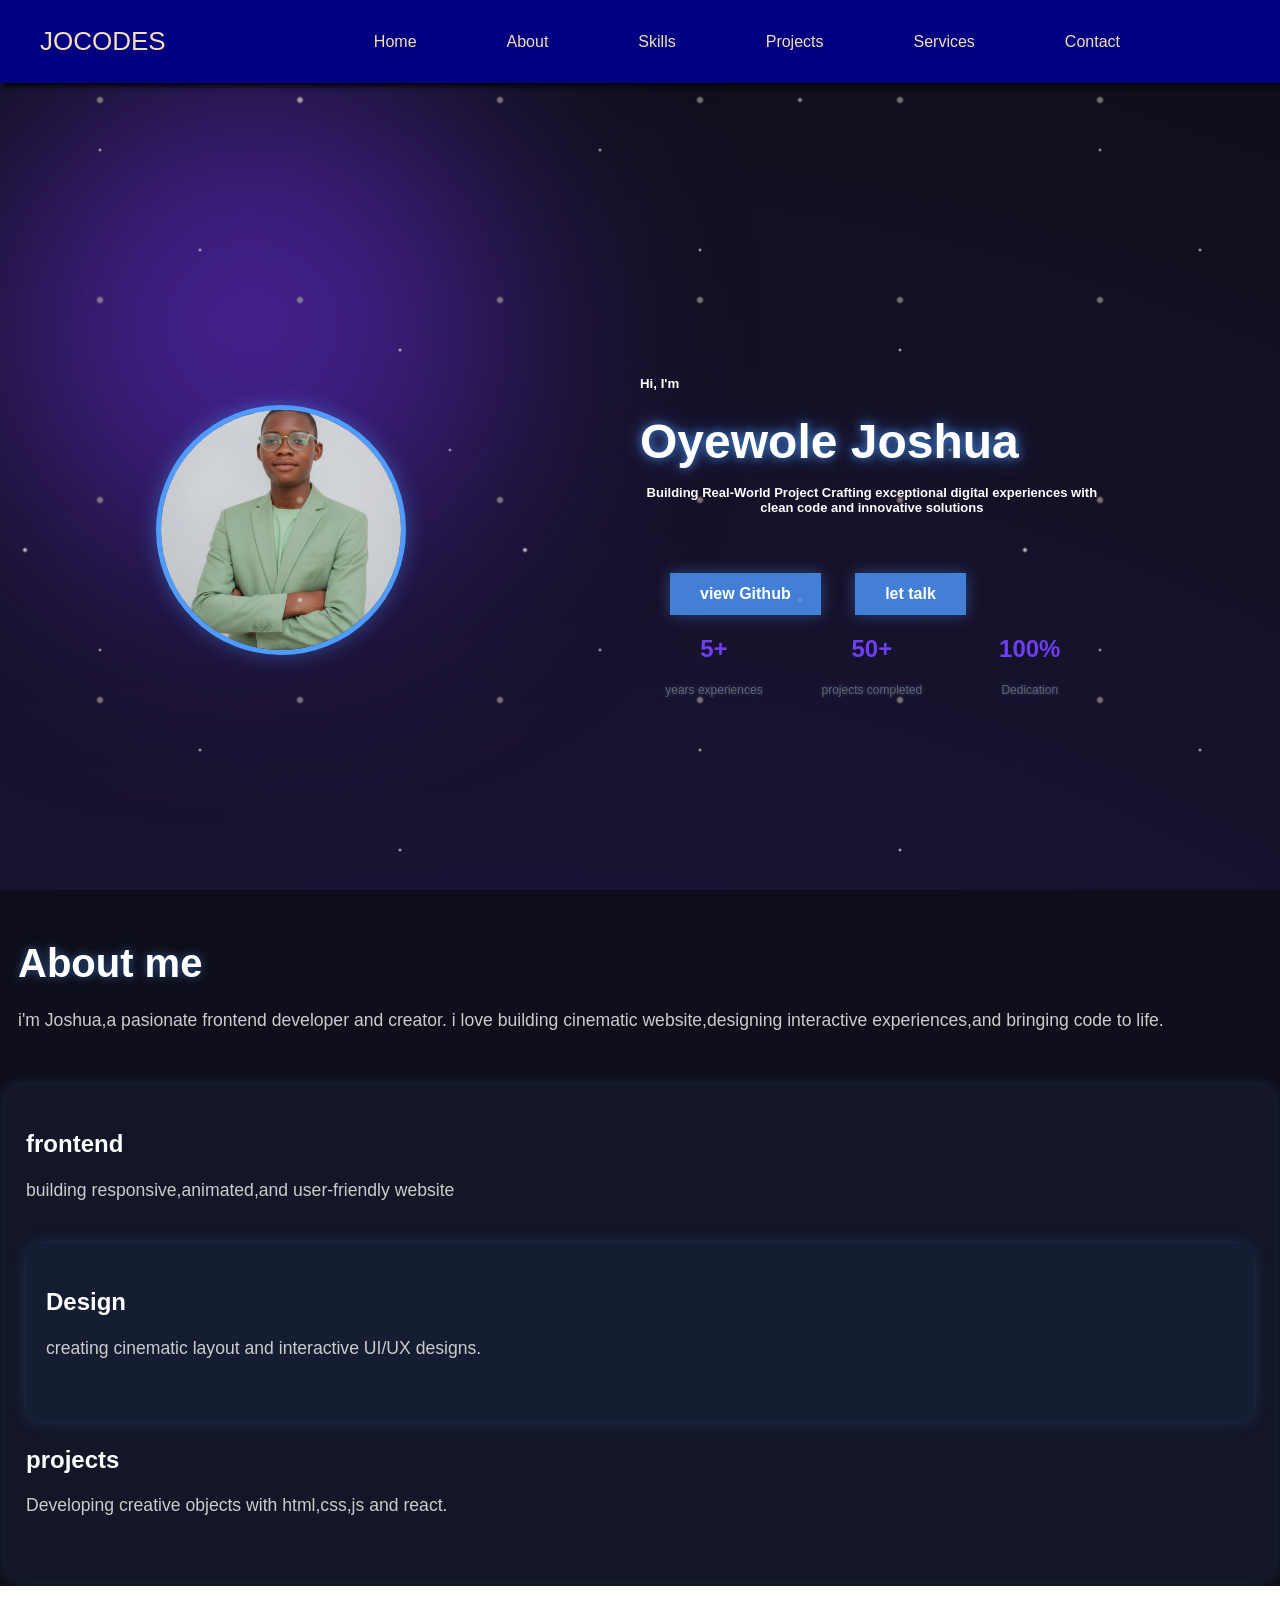
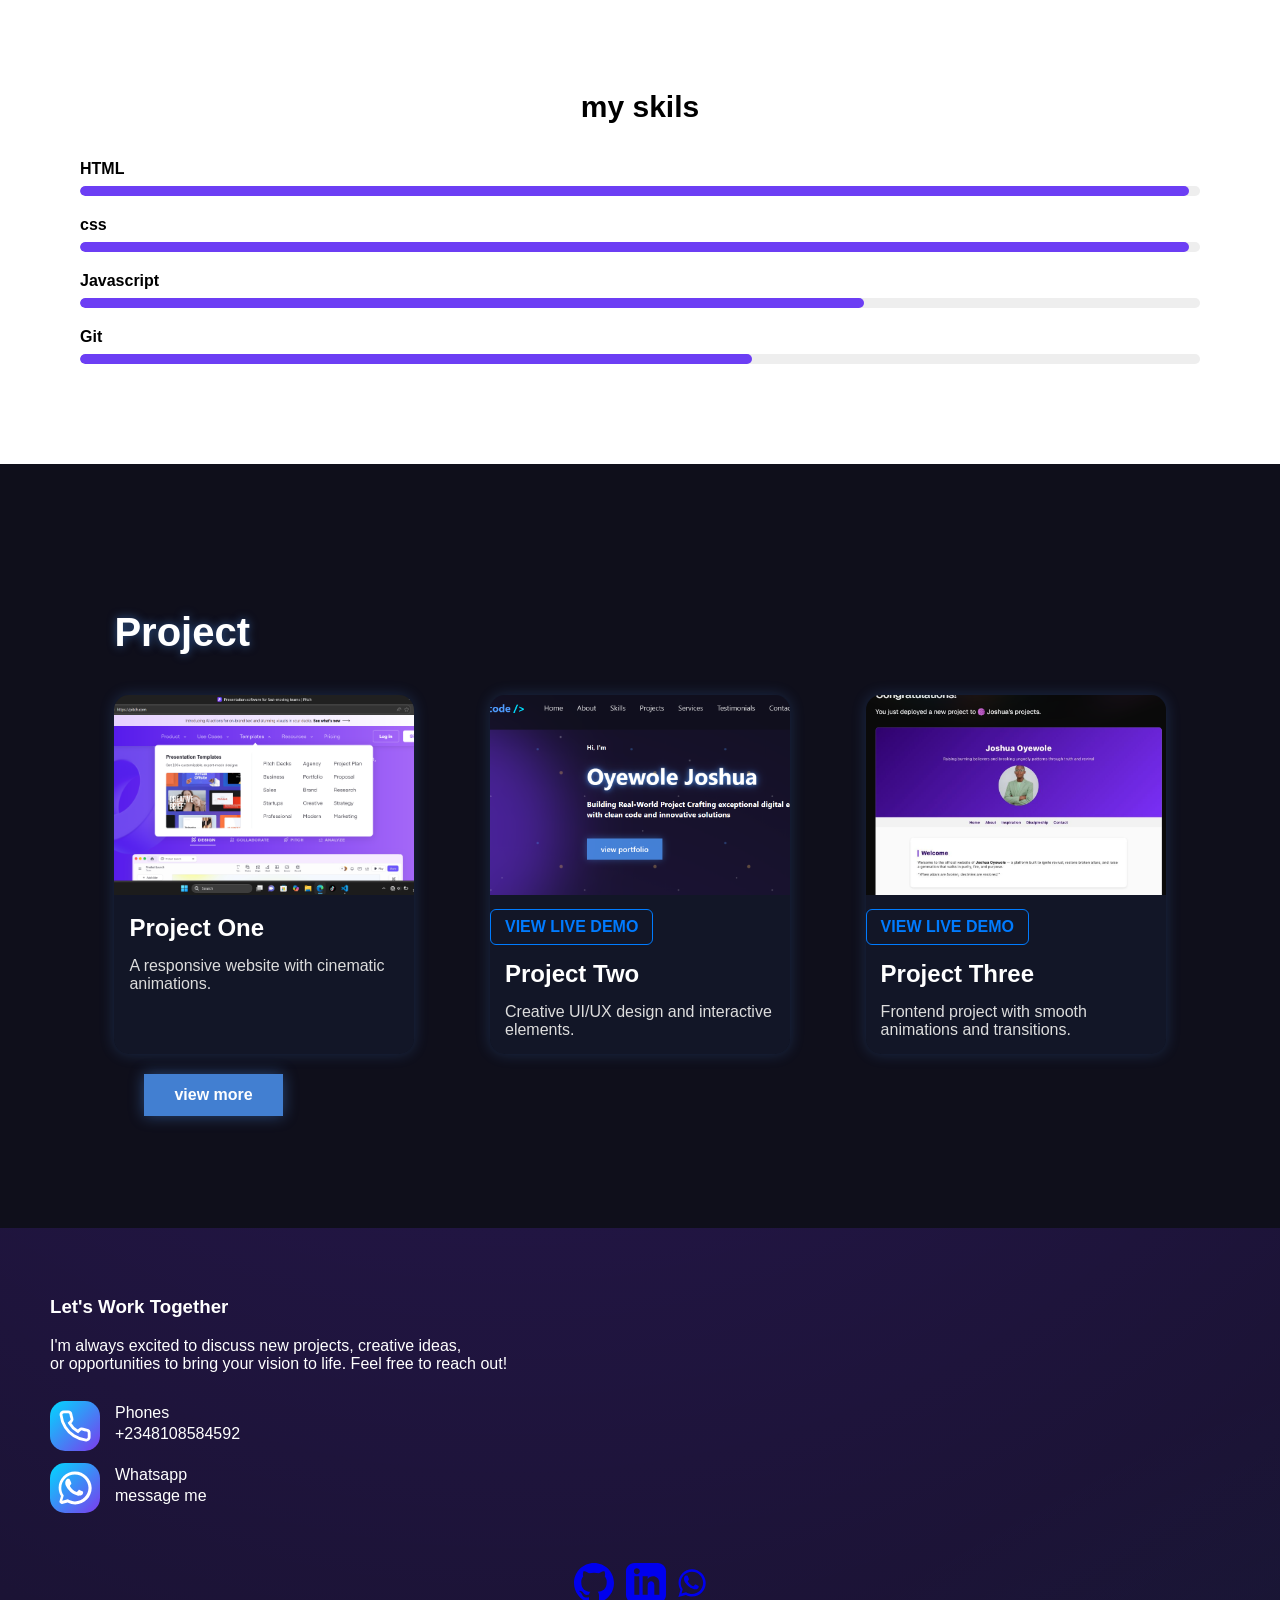
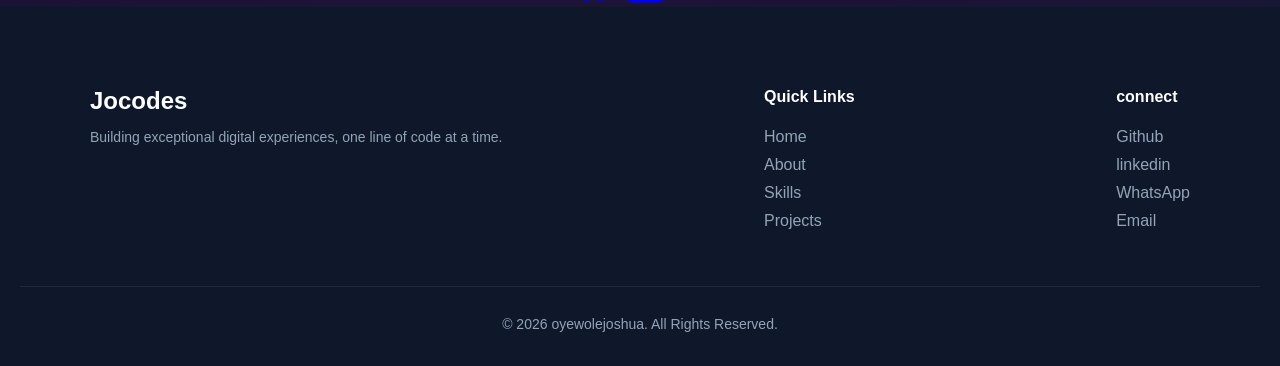
==== index.html @ cc00f41c "updated picture" ====
<!DOCTYPE html>
<html lang="en">

<head>
	<meta charset="UTF-8">
	<meta name="viewport" content="width=device-width, initial-scale=1.0">
	<title>Joshua Oyewole|web developer</title>
	<link rel="stylesheet" href="style.css">
</head>

<body>
	<header>
		<div class="stars"></div>

			<nav>
				<ul class="sidebar">
					<li><button onclick="hideSidebar()">x</button></li>
				  <li><a href="#home" onclick="hideSidebar()">Home</a></li>
					<li><a href="#about" onclick="hideSidebar()">About</a></li>
					<li><a href="#skills" onclick="hideSidebar()">Skills</a></li>
					<li><a href="#project" onclick="hideSidebar()">Projects</a></li>
					<li><a href="#services" onclick="hideSidebar()">Services</a></li>
					<li><a href="#Contact" onclick="hideSidebar()">Contact</a></li>
				</ul>
				<ul>
					<li ><a href="#home">JOCODES</a></li>
					<li class="hideOnMobile"><a href="#home">Home</a></li>
					<li class="hideOnMobile"><a href="#about">About</a></li>
					<li class="hideOnMobile"><a href="#skills">Skills</a></li>
					<li class="hideOnMobile"><a href="#project">Projects</a></li>
					<li class="hideOnMobile"><a href="#services">Services</a></li>
					<li class="hideOnMobile"><a href="#Contact">Contact</a></li>
					
					<li onclick="showSidebar()"><a href="#"><svg xmlns="http://www.w3.org/2000/svg" fill="none"
								viewBox="0 0 24 24" stroke-width="1.5" stroke="currentColor" class="size-6 harm">
								<path stroke-linecap="round" stroke-linejoin="round"
									d="M3.75 6.75h16.5M3.75 12h16.5m-16.5 5.25h16.5" />
							</svg></a></li>
						
				</ul>
			</nav>
		
	</header>
	<section id="home">
		<div class="home-content">
			<div class="image">
				<img src="victor0.png" alt="" id="floating-photo">
			</div>
			<div class="text">
				<h5>Hi, I'm</h5>

					<Span>
						<h1>Oyewole Joshua</h1>
					</Span>
					<h4>Building Real-World Project
						Crafting exceptional digital experiences with clean code and innovative solutions</h4>
					<a href="https://github.com/oyewolevictor870-hash/" class="hero-btn">view Github

					</a>
					<a href="contact.html" class="hero-btn">let talk</a>
					<div class="stat">
						<div class="stat-box">
							<h2>5+</h2>
							<p>years experiences</p>
						</div>
						<div class="stat-box">
							<h2>50+</h2>
							<p>projects completed</p>
						</div>
						<div class="stat-box">
							<h2>100%</h2>
							<p>Dedication</p>
						</div>
					</div>
			</div>
			<div class="particles">

			</div>
		</div>

	</section>
	<section id="about">
		<div class="container">
			<h2> About me</h2>
			<p> i'm Joshua,a pasionate frontend developer and creator.
				i love building cinematic website,designing interactive experiences,and bringing code to life.
			</p>
		</div>
		<div class="cards">
			<div class="card">
				<h3>frontend</h3>
				<p>building responsive,animated,and user-friendly website</p>

				<div class="card">
					<h3>Design</h3>
					<p>creating cinematic layout and interactive UI/UX designs.</p>
				</div>
				<div class="class">
					<h3>projects</h3>
					<p>Developing creative objects with html,css,js and react.
					</p>
				</div>
			</div>
		</div>
	</section>
	<section id="skills">
		<div class="skills-container">
			<h2>my skils</h2>
			<div class="skills">
				<p>HTML</p>
				<div class="progress">
					<div class="progress-bar html"></div>

				</div>
			</div>
		</div>
		<div class="skills">
			<p>css</p>
			<div class="progress">
				<div class="progress-bar css"></div>
			</div>
		</div>
		<div class="skills">
			<p>Javascript</p>
			<div class="progress">
				<div class="progress-bar js"></div>
			</div>
		</div>
		<div class="skills">
			<p>Git</p>
			<div class="progress">
				<div class="progress-bar git"></div>
			</div>
		</div>
	</section>
	<section id="project">
		<div class="container">
			<h2>Project</h2>
			<div class="projects">
				<div class="project-card">
					<img src="project1.png" alt="Project 1">
					<h3>Project One</h3>
					<p>A responsive website with cinematic animations.</p>
				</div>
				<div class="project-card">
					<img src="project2.png" alt="Project 2">
			       <a href="https://jocodes-five.vercel.app/" target="_blank">VIEW LIVE DEMO</a>
					<h3>Project Two</h3>
					<p>Creative UI/UX design and interactive elements.</p>
				</div>
				 <div class="project-card">
					<img src="jay.png" alt="coming soon">
					<a href="https://https://inspiration-cyan.vercel.app/" target="_blank">VIEW LIVE DEMO</a>
			   
					<h3>Project Three</h3>
					<p>Frontend project with smooth animations and transitions.</p>
				</div> 
			</div>
			<div class="project-card1">
				<a href="gallery.html" class="area-btn">view more</a>
			</div>
		</div>
	</section>
	<section id="Contact">
		<div class="contact">
			<div class="contact-info">
				<h3>Let's Work Together</h3>
				<p>I'm always excited to discuss new projects, creative ideas,<br> or opportunities to bring your vision
					to
					life. Feel free to reach out!</p>
			</div>
			<div class="contact-method">
				<svg viewBox="0 0 24 24" fill="none" stroke="currentColor" stroke-width="2" class="contact-img">
					<path
						d="M22 16.92v3a2 2 0 0 1-2.18 2 19.79 19.79 0 0 1-8.63-3.07 19.5 19.5 0 0 1-6-6 19.79 19.79 0 0 1-3.07-8.67A2 2 0 0 1 4.11 2h3a2 2 0 0 1 2 1.72 12.84 12.84 0 0 0 .7 2.81 2 2 0 0 1-.45 2.11L8.09 9.91a16 16 0 0 0 6 6l1.27-1.27a2 2 0 0 1 2.11-.45 12.84 12.84 0 0 0 2.81.7A2 2 0 0 1 22 16.92z">
					</path>
				</svg>
				<div class="contact-method1">
					<p class="contact-me">Phones</p>
					<a href="tel:+2348108584592" class="contact-tel">+2348108584592</a>
				</div>
			</div>
			
			<div class="contact-method">
				<svg viewBox="0 0 32 32" width="50" height="28" fill="currentColor" class="contact-img">
					<path
						d="M16 .4C7.5.4.6 7.3.6 15.8c0 2.8.8 5.5 2.2 7.8L.4 32l8.7-2.3c2.2 1.2 4.7 1.8 7.2 1.8 8.5 0 15.4-6.9 15.4-15.4S24.5.4 16 .4zm0 28.2c-2.2 0-4.4-.6-6.3-1.7l-.5-.3-5.2 1.4 1.4-5-.3-.5c-1.3-2-2-4.2-2-6.6 0-7 5.7-12.7 12.7-12.7S28.7 8.8 28.7 15.8 23 28.6 16 28.6zm7-9.5c-.4-.2-2.3-1.1-2.7-1.3-.4-.1-.7-.2-1 .2-.3.4-1.1 1.3-1.3 1.5-.2.2-.5.3-.9.1-.4-.2-1.8-.7-3.4-2.2-1.3-1.2-2.2-2.7-2.4-3.1-.2-.4 0-.6.2-.8.2-.2.4-.5.6-.7.2-.2.3-.4.4-.6.1-.2 0-.5 0-.7 0-.2-1-2.5-1.4-3.4-.4-.9-.7-.8-1-.8h-.9c-.3 0-.7.1-1 .5-.3.4-1.4 1.4-1.4 3.5s1.5 4.1 1.7 4.4c.2.3 3 4.6 7.3 6.4 1 .4 1.8.7 2.4.9 1 .3 1.9.2 2.6.1.8-.1 2.3-.9 2.6-1.8.3-.9.3-1.6.2-1.8-.1-.2-.4-.3-.8-.5z" />
				</svg>
				<div class="contact-method1">
					<p class="contact-me">Whatsapp</p>
					<a href="https://wa.me/2348108584592" class="contact-tel">message me</a>
				</div>
			</div>
			</div>
			<div class="social-links">
				<a href="https://github.com/oyewolevictor870-hash/" target="_blank">
					<svg viewBox="0 0 24 24" fill="currentColor" class="social-link">
						<path
							d="M12 0c-6.626 0-12 5.373-12 12 0 5.302 3.438 9.8 8.207 11.387.599.111.793-.261.793-.577v-2.234c-3.338.726-4.033-1.416-4.033-1.416-.546-1.387-1.333-1.756-1.333-1.756-1.089-.745.083-.729.083-.729 1.205.084 1.839 1.237 1.839 1.237 1.07 1.834 2.807 1.304 3.492.997.107-.775.418-1.305.762-1.604-2.665-.305-5.467-1.334-5.467-5.931 0-1.311.469-2.381 1.236-3.221-.124-.303-.535-1.524.117-3.176 0 0 1.008-.322 3.301 1.23.957-.266 1.983-.399 3.003-.404 1.02.005 2.047.138 3.006.404 2.291-1.552 3.297-1.23 3.297-1.23.653 1.653.242 2.874.118 3.176.77.84 1.235 1.911 1.235 3.221 0 4.609-2.807 5.624-5.479 5.921.43.372.823 1.102.823 2.222v3.293c0 .319.192.694.801.576 4.765-1.589 8.199-6.086 8.199-11.386 0-6.627-5.373-12-12-12z">
						</path>
					</svg>
				</a>
				<a href="https://linkedin.com" target="_blank">
					<svg viewBox="0 0 24 24" fill="currentColor" class="social-link">
						<path
							d="M19 0h-14c-2.761 0-5 2.239-5 5v14c0 2.761 2.239 5 5 5h14c2.762 0 5-2.239 5-5v-14c0-2.761-2.238-5-5-5zm-11 19h-3v-11h3v11zm-1.5-12.268c-.966 0-1.75-.79-1.75-1.764s.784-1.764 1.75-1.764 1.75.79 1.75 1.764-.783 1.764-1.75 1.764zm13.5 12.268h-3v-5.604c0-3.368-4-3.113-4 0v5.604h-3v-11h3v1.765c1.396-2.586 7-2.777 7 2.476v6.759z">
						</path>
					</svg>
				</a>
				<a href="https://wa.me/2348108584592" target="_blank">
					<svg xmlns="http://www.w3.org/2000/svg" viewBox="0 0 32 32" width="28" height="28"
						fill="currentColor">
						<path
							d="M16 .4C7.5.4.6 7.3.6 15.8c0 2.8.8 5.5 2.2 7.8L.4 32l8.7-2.3c2.2 1.2 4.7 1.8 7.2 1.8 8.5 0 15.4-6.9 15.4-15.4S24.5.4 16 .4zm0 28.2c-2.2 0-4.4-.6-6.3-1.7l-.5-.3-5.2 1.4 1.4-5-.3-.5c-1.3-2-2-4.2-2-6.6 0-7 5.7-12.7 12.7-12.7S28.7 8.8 28.7 15.8 23 28.6 16 28.6zm7-9.5c-.4-.2-2.3-1.1-2.7-1.3-.4-.1-.7-.2-1 .2-.3.4-1.1 1.3-1.3 1.5-.2.2-.5.3-.9.1-.4-.2-1.8-.7-3.4-2.2-1.3-1.2-2.2-2.7-2.4-3.1-.2-.4 0-.6.2-.8.2-.2.4-.5.6-.7.2-.2.3-.4.4-.6.1-.2 0-.5 0-.7 0-.2-1-2.5-1.4-3.4-.4-.9-.7-.8-1-.8h-.9c-.3 0-.7.1-1 .5-.3.4-1.4 1.4-1.4 3.5s1.5 4.1 1.7 4.4c.2.3 3 4.6 7.3 6.4 1 .4 1.8.7 2.4.9 1 .3 1.9.2 2.6.1.8-.1 2.3-.9 2.6-1.8.3-.9.3-1.6.2-1.8-.1-.2-.4-.3-.8-.5z" />
					</svg>
				</a>
			</div>
		</div>
		</div>
	</section>
	<footer>
		<footer class="footer">
			<div class="footer-container">
				<div class="footer-brand">
					<h2>Jocodes</h2>
					<p>Building exceptional digital experiences, one line of code at a time.</p>

				</div>

				<div class="footer-links">
					<h4>Quick Links</h4>
					<ul>
						<li><a href="#home">Home</a></li>
						<li><a href="#about">About</a></li>
						<li><a href="#skills">Skills</a></li>
						<li><a href="#project">Projects</a></li>
					</ul>
				</div>
				<div class="footer-links">
					<h4>connect</h4>
					<ul>
						<li><a href="https://oyewolejoshua12.github.io/Joshua/Register">Github</a></li>
						<li><a href="https://linkedin.com">linkedin</a></li>
						<li><a href="https://wa.me/08108584592">WhatsApp</a></li>
						<li><a href="mailto:oyewolevictor870@gmail.com">Email</a></li>
					</ul>
				</div>
			</div>
			</div>
			<div class="footer-bottom">
				<p>© 2026 oyewolejoshua. All Rights Reserved.</p>
			</div>
		</footer>
		<script>
			function showSidebar() {
				const sidebar = document.querySelector(".sidebar")
				sidebar.style.display = "flex"
			}
			function hideSidebar() {
				const sidebar = document.querySelector(".sidebar")
				sidebar.style.display = "none"
			}
		</script>
</body>

</html>
---- style.css ----
*{
   /* margin: 5px;  */
  padding: 0;
  box-sizing: border-box; 
}

body {
  padding-top: 70px;
  margin: 0;
  font-family: 'Segoe UI', sans-serif;
  background: radial-gradient(circle at 20% 30%, rgba(120, 50, 255, 0.25), transparent 40%),

    radial-gradient(circle at 80% 70%, rgba(0, 200, 255, 0.2), transparent 40%),
    #0f0f1b;
  color: white;
  background-size: 200% 200%;
  animation: moveBg 15s ease-in-out infinite alternate;
}

@keyframes moveBg {
  0% {
    background-position: 0% 0%;
  }

  100% {
    background-position: 100% 100%;
  }
}

body::before,
body::after {
  content: "";
  position: fixed;
  width: 500px;
  height: 500px;
  border-radius: 50%;
  filter: blur(120px);
  z-index: -1;
  animation: floatPlanet 20s ease-in-out infinite alternate;
}

body::before {
  background: rgba(120, 50, 255, 0.5);
}

body::after {
  background: rgba(0, 200, 255, 0.4);
}

@keyframes floatPlanet {
  0% {
    transform: translate(0, 0);
  }

  100% {
    transform: translate(100px, 60px);
  }
}

.stars {
  position: fixed;
  width: 100%;
  height: 100%;
  top: 0;
  left: 0;
  pointer-events: none;
  z-index: 0;

  background-image:
    radial-gradient(3px 3px at 5% 10%, rgba(255, 255, 255, 0.9), transparent),
    radial-gradient(2px 2px at 20% 30%, rgba(255, 255, 255, 0.8), transparent),
    radial-gradient(2px 2px at 40% 50%, rgba(255, 255, 255, 0.85), transparent),
    radial-gradient(3px 3px at 60% 20%, rgba(255, 255, 255, 0.7), transparent),
    radial-gradient(2px 2px at 80% 70%, rgba(255, 255, 255, 0.9), transparent),
    radial-gradient(2px 2px at 90% 90%, rgba(255, 255, 255, 0.75), transparent);

  background-repeat: repeat;
  background-size: 500px 500px;
  /* bigger grid for moving stars */

  animation: twinkle 4s infinite alternate, moveStars 60s linear infinite;
}

/* Twinkle effect */
@keyframes twinkle {
  from {
    opacity: 0.4;
  }

  to {
    opacity: 1;
  }
}

/* Move stars slowly across the screen */
@keyframes moveStars {
  0% {
    background-position: 0 0;
  }

  100% {
    background-position: 1000px 1000px;
  }
}

@keyframes twinkle {
  from {
    opacity: 0.4;
  }

  to {
    opacity: 1;
  }
}

html,
body {
  overflow-x: hidden;
}




nav {
  width: auto;
  display: flex;
  flex-wrap: wrap;
  padding: 15px 10px;
  position: fixed;
  top: 0;
  width: 100%;
  /* left: 0;
  right: 0; */
  background: navy;
  box-shadow: 3px 3px 5px rgb(0, 0, 0.1);
  z-index: 999;
}

nav ul {
  width: 100%;
  list-style: none;
  display: flex;
  justify-content: flex-end;
  align-items: center;

}

nav a {
  height: 100%;
  padding: 0 30px;
  text-decoration: none;
  display: flex;
  align-items: center;
  color: wheat;
}

nav a:hover {
  background-color: #f0f0f0;
}

nav li {
  margin-right: 30px;
}

.sidebar {
  position: fixed;
  top: 0;
  right: 0;
  padding: 20px;
  height: 100vh;
  width: 250px;
  z-index: 999;
  background-color: darkblue;
  display: none;
  backdrop-filter: blur(10px);
  box-shadow: -10px 0 10px rgba(0, 0, 0, 0.1);
  flex-direction: column;
  align-items: flex-start;
  justify-content: flex-start;
}

.sidebar li {
  width: 100%;
  margin: 14px 0;
}

.sidebar li a:hover {
  text-decoration: underline;
}

.sidebar a {
  width: 100%;
}

.harm {
  width: 26px;
  height: 26px;
  display: none;
}

nav li:first-child {
  margin-right: auto;
  font-family: 'Franklin Gothic Medium', 'Arial Narrow', Arial, sans-serif;
  font-weight: 400;
  font-size: 26px;
}


#home {
  min-height: calc(100vh - 80px);
  padding: 80px 8% 0;
  display: flex;
 
}

h1{
  margin-top: 20px;

}
h1 h2 h3{
  margin: 0;
}
.home-content {
  display: flex;
  justify-content: space-between;
  align-items: center;
  justify-content: flex-start;
}

.image {
  flex: 1;
  display: flex;
  justify-content: flex-start;

}

.text {
  flex: 1;
  /* display: flex; */
  justify-content: flex-end;
}

#floating-photo {
  width: 250px;
  /* size of circle */
  height: 250px;
  /* make it square */
  border-radius: 50%;
  /* circular frame */
  object-fit: cover;
  /* fills circle without distortion */
  border: 5px solid #4f9cff;
  /* optional colored frame */
  box-shadow: 0 0 20px rgba(79, 156, 255, 0.4);
  /* optional glow */
  animation: floatDiagonal 8s ease-in-out 1s infinite alternate,
    pulseGlow 4s ease-in-out 0.5s infinite alternate;
}

/* Diagonal float + slight rotate */
@keyframes floatDiagonal {
  0% {
    transform: translate(0px, 0px) rotate(0deg);
  }

  25% {
    transform: translate(10px, -10px) rotate(1deg);
  }

  50% {
    transform: translate(20px, 5px) rotate(-1deg);
  }

  75% {
    transform: translate(10px, -15px) rotate(2deg);
  }

  100% {
    transform: translate(0px, 0px) rotate(0deg);
  }
}

/* Glow pulse */
@keyframes pulseGlow {
  0% {
    box-shadow: 0 0 15px rgba(79, 156, 255, 0.3),
      0 0 25px rgba(79, 156, 255, 0.2);
  }

  50% {
    box-shadow: 0 0 25px rgba(79, 156, 255, 0.5),
      0 0 35px rgba(79, 156, 255, 0.3);
  }

  100% {
    box-shadow: 0 0 15px rgba(79, 156, 255, 0.3),
      0 0 25px rgba(79, 156, 255, 0.2);
  }
}

.text h1 {
  font-size: 3rem;
  /* big heading */
  color: #ffffff;
  /* white text */
  font-weight: 700;
  /* bold */
  line-height: 1.2;
  margin: 0 0 15px 0;
  text-shadow: 0 0 10px rgba(79, 156, 255, 0.7),
    0 0 20px rgba(79, 156, 255, 0.5);
  /* subtle glow effect */
  animation: fadeIn 1.5s ease-out 0.5s forwards;
  /* fade in */
}

.text p {
  font-size: 1.2rem;
  color: #cccccc;
  margin: 0;
  text-shadow: 0 0 5px rgba(79, 156, 255, 0.4);
  animation: fadeIn 1.5s ease-out 1s forwards;
  opacity: 0;
  /* start invisible for animation */
}

/* Fade-in animation */
@keyframes fadeIn {
  0% {
    opacity: 0;
    transform: translateY(20px);
  }

  100% {
    opacity: 1;
    transform: translateY(0);
  }
}

.text .hero-btn {
  display: inline-block;
  padding: 12px 30px;
  margin-top: 20px;
  margin-left: 30px;
  font-size: 1rem;
  font-weight: 600;
  color: hsl(0, 0%, 100%);
  background: rgba(79, 156, 255, 0.8);
  border-radius: 0 0 15px rgba(79, 156, 255, 0.8);
  text-decoration: none;
  box-shadow: 0 0 15px rgba(79, 156, 255, 0.4);
  transition: all 0.3s ease;
  opacity: 0;
  animation: fadeIn 1.5s ease-out 3s forwards;

}

.text .hero-btn:hover {
  background: #4f9cff;
  border-radius: 50px;
  box-shadow: 0 0 25px rgba(79, 156, 255, 0.6);
  transform: translateY(-3px);
}

.action {
  width: 40px;
  display: flex;
  flex-direction: column;
}

.stat {
  display: flex;
  gap: 40px;
}

.stat-box h2 {
  font-size: 36px;
  color: #6c3ef4;
  font-weight: bold;
}

.stat p {
  font-size: 16px;
  color: #666;
}

.particles {
  position: absolute;
  top: 0;
  left: 0;
  width: 100%;
  height: 100%;
  pointer-events: none;
  z-index: 1;

  background-image:
    radial-gradient(circle, rgba(79, 156, 255, 0.3) 2px, transparent 3px),
    radial-gradient(circle, rgba(255, 200, 100, 0.3) 3px, transparent 4px),
    radial-gradient(circle, rgba(255, 255, 255, 0.2) 1.5px, transparent 2px);

  background-repeat: repeat;
  background-size: 200px 200px;

  animation: moveParticles 40s linear infinite;
}

@keyframes moveParticles {
  0% {
    background-position: 0 0, 50px 50px, 100px 100px;
  }

  100% {
    background-position: 400px 400px, 450px 450px, 500px 500px;
  }
}

#about {
  position: relative;
  padding: 100px 8%;
  background: #0f0f1b;
  /* matches hero background */
  color: #ffffff;
  z-index: 2;
}

#about h2 {
  font-size: 2.5rem;
  margin-bottom: 20px;
  text-shadow: 0 0 10px rgba(79, 156, 255, 0.5);
}

#about p {
  font-size: 1.1rem;
  line-height: 1.6;
  color: #cccccc;
  margin-bottom: 40px;
}

.cards {
  display: flex;
  justify-content: space-between;
  gap: 20px;
  flex-wrap: wrap;
}

.card {
  flex: 1;
  min-width: 250px;
  background: rgba(79, 156, 255, 0.05);
  padding: 20px;
  border-radius: 15px;
  box-shadow: 0 0 15px rgba(79, 156, 255, 0.2);
  transition: transform 0.3s ease, box-shadow 0.3s ease;
}

.card:hover {
  transform: translateY(-5px);
  box-shadow: 0 0 25px rgba(79, 156, 255, 0.4);
}

.card h3 {
  margin-bottom: 10px;
  font-size: 1.5rem;
}

.card p {
  font-size: 1rem;
  color: #dddddd;
}

#project {
  position: relative;
  padding: 100px 8%;
  background: #0f0f1b;
  /* same cinematic background */
  color: #ffffff;
  z-index: 2;
}

#project h2 {
  font-size: 2.5rem;
  margin-bottom: 40px;
  text-shadow: 0 0 10px rgba(79, 156, 255, 0.5);
}

.projects {
  display: flex;
  flex-wrap: wrap;
  gap: 20px;
  justify-content: space-between;
}

.project-card {
  flex: 1 1 250px;
  min-width: 250px;
  max-width: 300px;
  background: rgba(79, 156, 255, 0.05);
  border-radius: 15px;
  overflow: hidden;
  box-shadow: 0 0 15px rgba(79, 156, 255, 0.2);
  transition: transform 0.3s ease, box-shadow 0.3s ease;
  cursor: pointer;
}

.project-card:hover {
  transform: translateY(-5px);
  box-shadow: 0 0 25px rgba(79, 156, 255, 0.4);
}

.project-card img {
  width: 100%;
  height: 200px;
  object-fit: cover;
}

.project-card h3 {
  margin: 15px;
  font-size: 1.5rem;
}

.project-card p {
  margin: 0 15px 15px 15px;
  color: #dddddd;
}

.project-card1 .area-btn {
  display: inline-block;
  padding: 12px 30px;
  margin-top: 20px;
  margin-left: 30px;

  font-size: 1rem;
  font-weight: 600;
  color: hsl(0, 0%, 100%);
  background: rgba(79, 156, 255, 0.8);
  border-radius: 0 0 15px rgba(79, 156, 255, 0.8);
  text-decoration: none;
  box-shadow: 0 0 15px rgba(79, 156, 255, 0.4);
}
.project-card a {
    display: inline-block;
    margin-top: 10px;
    padding: 8px 14px;
    border: 1px solid #007bff;
    color: #007bff;
    text-decoration: none;
    border-radius: 6px;
    font-weight: 600;
    transition: 0.3s ease;
}

.project-card a:hover {
    background: #007bff;
    color: white;
}

.project-card1 .area-btn:hover {
  border-radius: 10px;
  background-color: navy;
  box-shadow: #dddddd;
  transform: translateX(19px);
  text-align: center;
}

/* Skills section */
/* Skills section */
#skills {
  padding: 80px;
  background: #fff;
  color: #000;
}

.skills-container h2 {
  text-align: center;
  font-size: 30px;
  margin-bottom: 36px;
}

/* layout */
.skills-grid {
  max-width: 700px;
  margin: 30px;
}

.skill,
.skills {
  margin-bottom: 20px;
}

/* skill name */
.skill p,
.skills p {
  margin-bottom: 8px;
  font-weight: 600;
  /* numeric value, not px */
}

/* progress bar container */
.progress {
  width: 100%;
  /* ensure the container is full-width */
  background: #eee;
  height: 10px;
  border-radius: 5px;
  overflow: hidden;
}

.progress-bar {
  height: 100%;
  background: #6c3ef4;
  border-radius: 5px;
  transition: width 1s ease;
}

.progress-bar.html {
  width: 99%;
}

.progress-bar.css {
  width: 99%;
}

.progress-bar.js {
  width: 70%;
}

.progress-bar.git {
  width: 60%;
}

.contact{
  display: flex; 
  flex-direction: column;
  padding: 50px;
  margin: 0;
}
.contact-info{
  color: white;

}
.contact-method svg p a {
 width: 30px;
 height: 20px;
 display: flex;
}
.contact-img{
  height: 50px;
  width: 50px;
  padding: 8px;
  background-image: linear-gradient(135deg, rgb(0, 217, 255) 0%, rgb(124, 58, 237) 100%);
  border-radius: 15px;
}
.contact-method{
  display: flex;
  align-items: center;
  gap: 15px;
  margin-top: 12px;

}
.contact-method1{
  display: flex;
  flex-direction: column;
}
.contact-me{
  margin-top: -6px;
}
.contact-tel{
  margin-top: -13px;
  text-decoration: none;
  color: white;
}
 .contact-method a:hover{
  color: rgb(39, 87, 166);
 } 

.social-links {
  display: flex;
  justify-content: center;
  align-items: center;
  gap: 12px;

}

.social-link {
  height: 40px;
  transition: all 0.3s var(--transition-smooth);
}

.footer {
  background: #0f172a;
  /* dark navy */
  color: #fff;
  padding: 60px 20px 20px;
}

.footer-container {
  max-width: 1100px;
  margin: auto;
  display: flex;
  justify-content: space-between;
  flex-wrap: wrap;
}

.footer-brand h2 {
  font-size: 24px;
  margin-bottom: 10px;
}

.footer-brand p {
  color: #94a3b8;
  font-size: 14px;
}

.footer-links h3 {
  margin-bottom: 15px;
  font-size: 18px;
}

.footer-links ul {
  list-style: none;
  padding: 0;
}

.footer-links ul li {
  margin-bottom: 10px;
}

.footer-links ul li a {
  text-decoration: none;
  color: #94a3b8;
  transition: 0.3s ease;
  position: relative;
}

.footer-links ul li a:hover {
  color: #38bdf8;
  padding-left: 8px;
}

.footer-bottom {
  text-align: center;
  border-top: 1px solid #1e293b;
  margin-top: 40px;
  padding-top: 15px;
  font-size: 14px;
  color: #94a3b8;
}

@media screen and (max-width: 768px) {
  nav {
    padding: 30px;
  }

  .text {
    font-size: medium;
  }

  .text h4 {
    font-size: medium;
  }

  .text .hero-btn {
    padding: 30px;
  }

  .hideOnMobile {
    display: none;
  }

  .harm {
    display: block;
  }

  .home-content {
    flex-direction: column;
    text-align: center;
  }

  .image {
    height: auto;
    display: block;
    justify-content: center;
     /* margin-top: 30px;  */
  }

  .projects {
    flex-direction: column;
    align-items: center;
  }

  .project-card {
    width: 100%;
    max-width: 100%;
  }

  .stat {
    display: flex;
    flex-direction: column;
    gap: 20px;
    align-items: center;
    
  }

  .project-card {
    margin-bottom: 40px;
  }

  #about {
    margin-top: 20px;
    padding: 40px;
  }

  .container h2 {
    text-align: center;
  }

  .project-card1 .area-btn {
    align-items: center;
  }
}

@media screen and (min-width: 425px) {
  .logo {
    margin-right: 75%;
  }

  .sidebar {
    width: 100%;
  }

  .text h5 h1 {
    justify-content: center;
    align-items: center;
    padding: 0;
  }

  .text h4 {
    text-align: center;
    padding-bottom: 20px;
    color: white;
  }

  /* .stat-box{
      display: flex;
      padding: 30px;
    } */
  /* .stat-box h2{
      display: flex;

    } */
  /* .hero-btn{
      display: flex;
      flex-direction: column;
      align-items: center;
      justify-content: center;
    } */
  #about {
    padding-top: 5px;
  }
}

@media screen and (min-width: 375px) {
  #home {
    align-items: center;
    margin: 0;
    padding: 100px 8% 0;
    display: flex;
    flex-direction: row;
    justify-content: center;
    min-height:calc(100vh - 80px);
  }


  nav {
    padding: 10px;
  }

  .text {
    margin-bottom: 10px;
    padding: 20px;
  }

  .text h4 {
    font-size: small;
    margin-top: 10px;
  }

  .stat {
    display: flex;
    flex-direction: row;
    justify-content: space-between;
    gap: 10px;
  }

  .stat-box {
    flex: 1;
    text-align: center;
  }

  .stat-box h2 {
    font-size: 24px;
  }

  .stat p {
    font-size: 12px;
  }

  #about {
    padding: 6px;
  }

  .container {
    padding: 12px;
  }
}

@media screen and (max-width: 320px) {
  nav {
    padding:1%;
  }
 
 #home {
    align-items: center;
    margin: 0;
    padding: 0;
    display: flex;
    flex-direction: row;
    justify-content: center;
    height: 180vh;
  }
     text h4 {
    font-size: small;
    margin-top: 10px;
  }
  .floating-photo {
    height: 30px;
    margin-top: 30px;
  }

  .stat {
    display: flex;
    flex-direction: row;
    justify-content: space-between;
    gap: 10px;
  }

  .stat-box {
    flex: 1;
    text-align: center;
  }

  .stat-box h2 {
    font-size: 24px;
  }

  .stat p {
    font-size: 12px;
  }

  .container {
    padding: 12px;
  }

  .cards {
    padding-right: 10px;
    border-radius: 10px;
  }

  .cards .card h3 {
    font-size: large;
    font-weight: 500;
  }

  .cards .card p {
    font-size: small;
  }

  #skills {
    padding: 40px 12px;
  }

  .skills-container h2 {
    font-size: 22px;
    text-align: center;
  }

  .skills-grid {
    max-width: 100%;
  }

  .skills {
    margin-bottom: 18px;
  }

  .skills p {
    font-size: 14px;
    text-align: left;

  }

  .progress {
    height: 8px;
  }

  .progress-bar {
    height: 100%;
  }
}
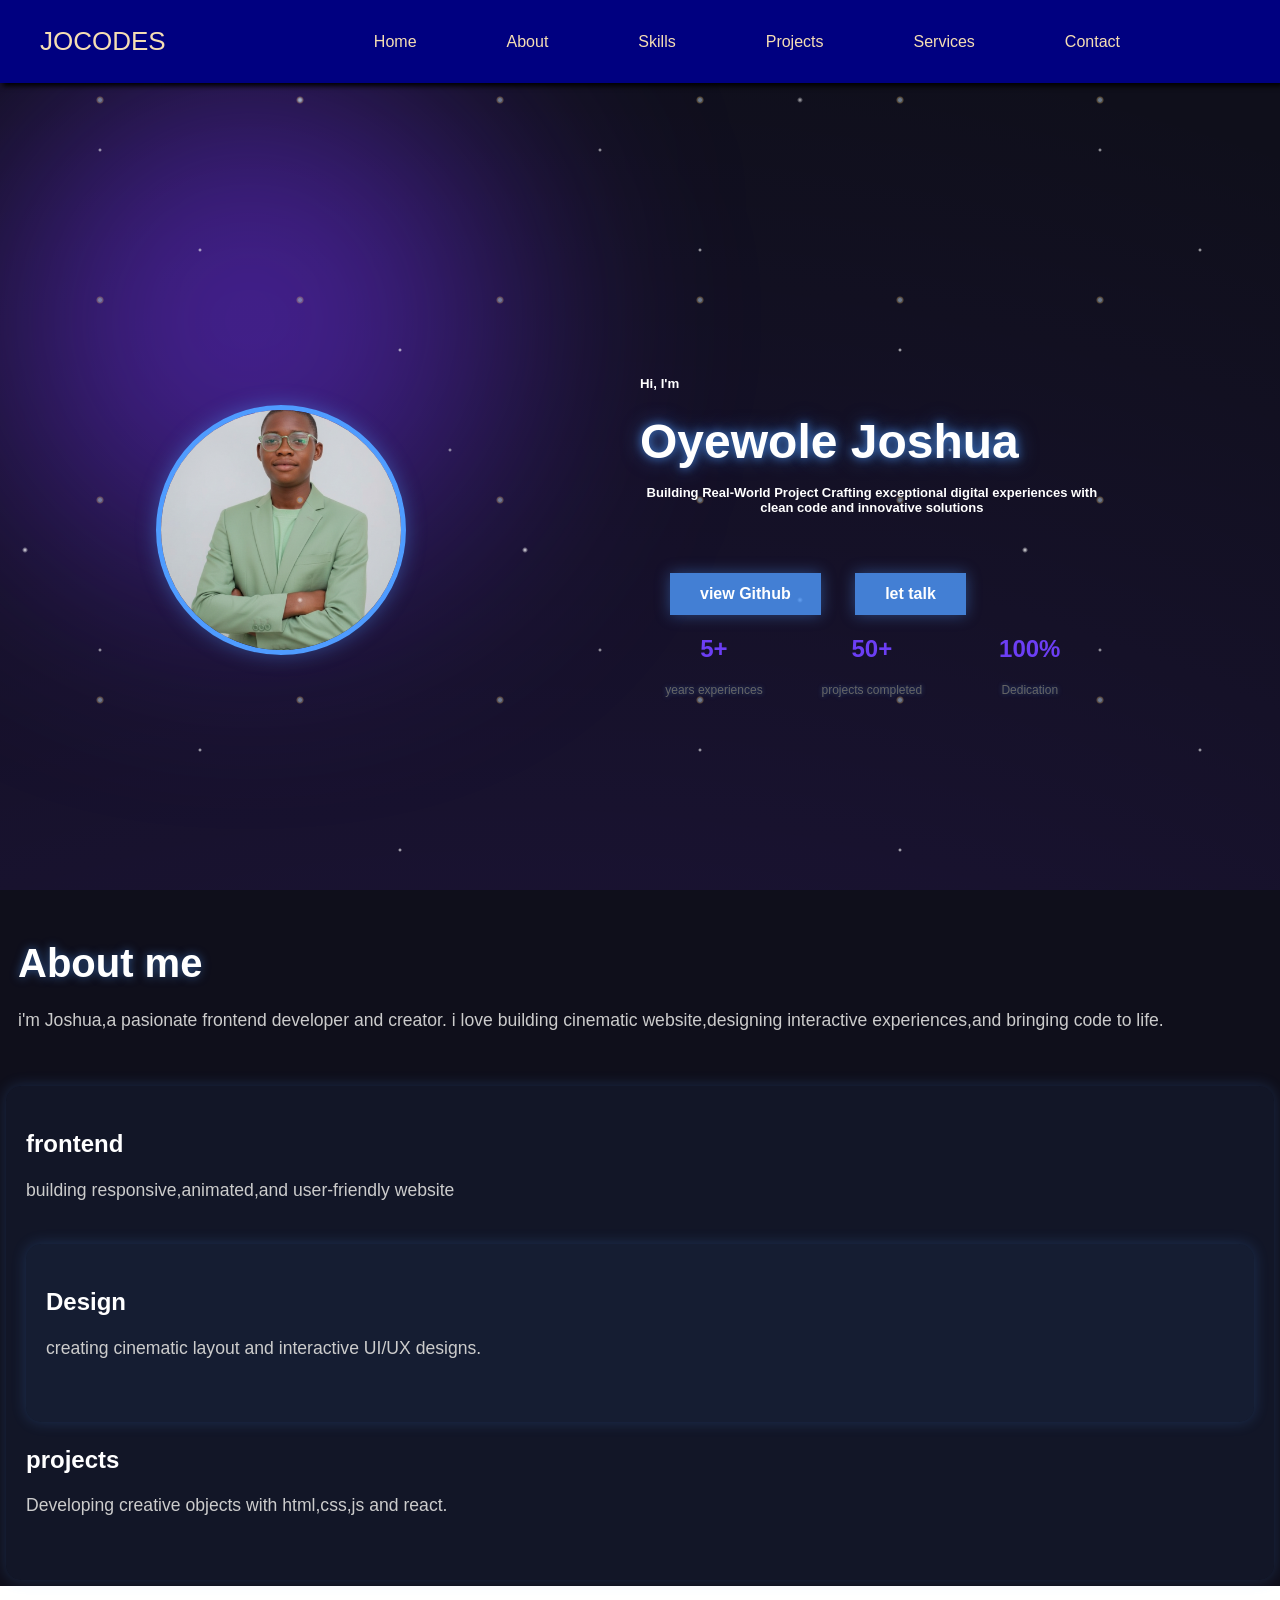
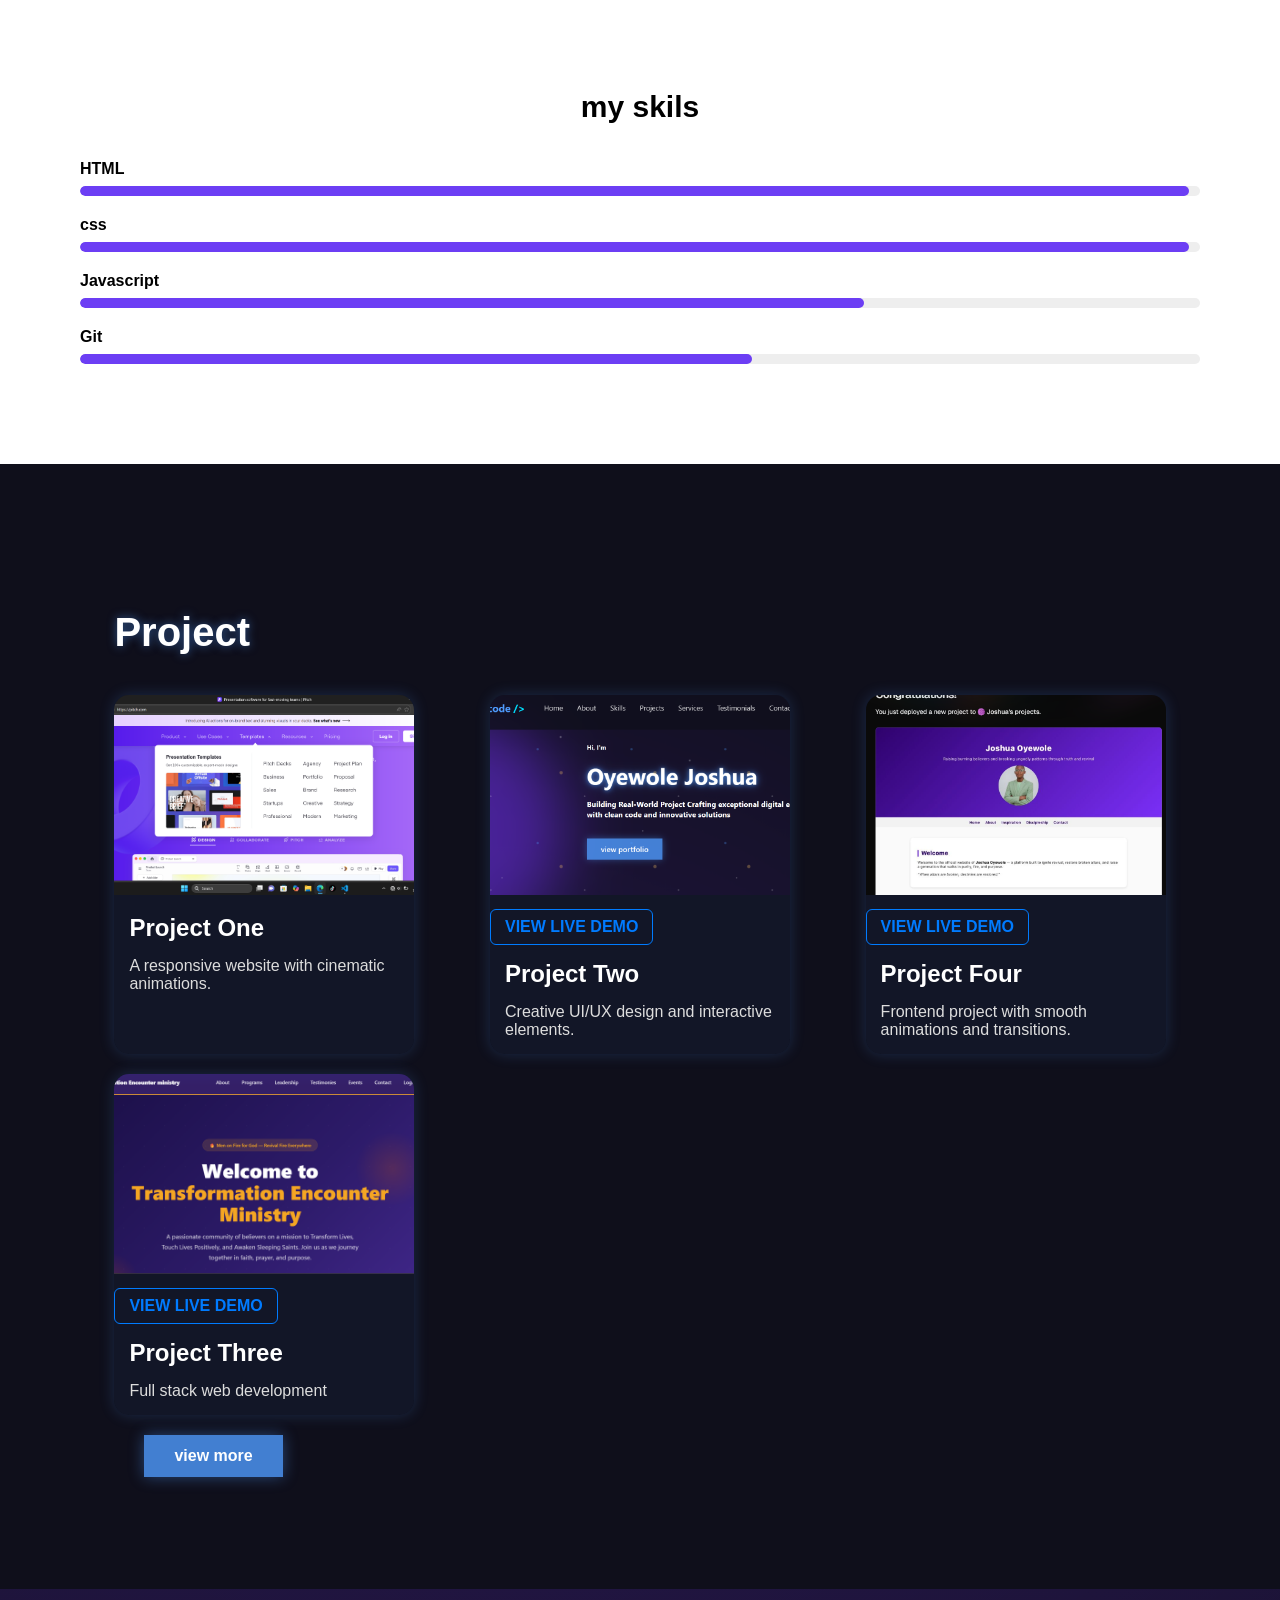
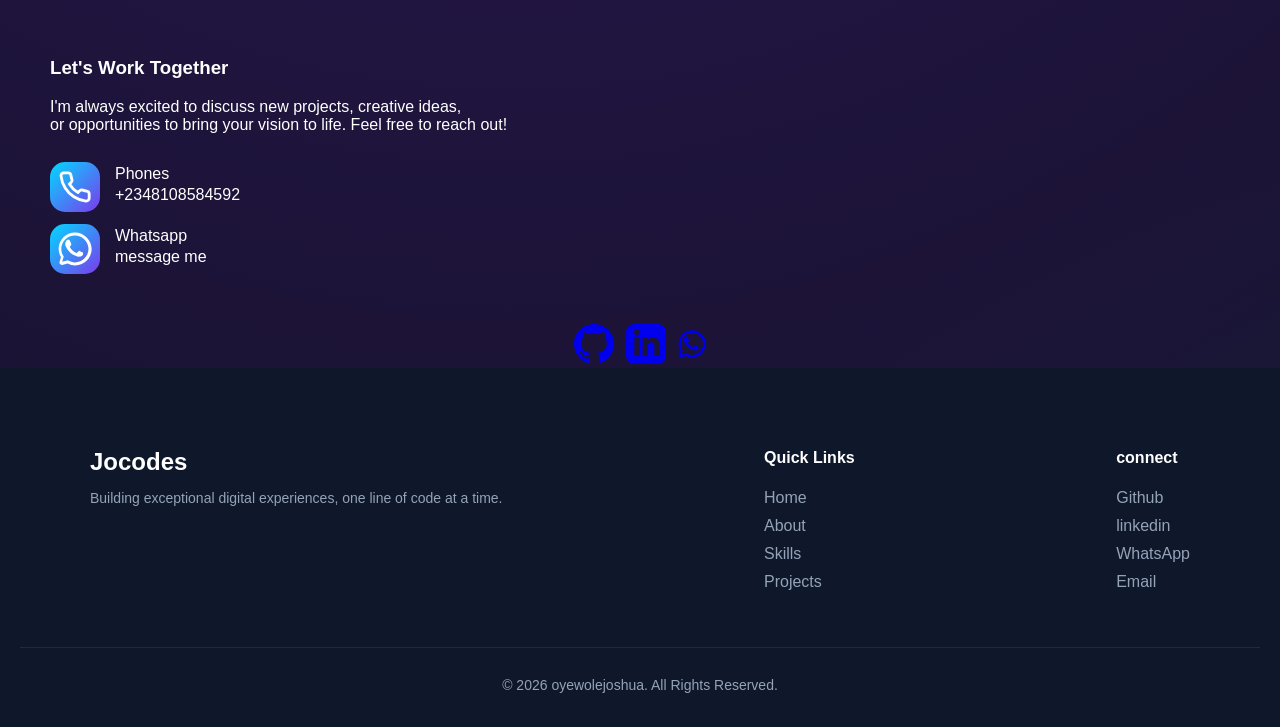
==== commit 14fac786: "third commit" ====
--- a/index.html
+++ b/index.html
@@ -4,7 +4,9 @@
 <head>
 	<meta charset="UTF-8">
 	<meta name="viewport" content="width=device-width, initial-scale=1.0">
-	<title>Joshua Oyewole|web developer</title>
+	<meta property="og:image" content="https://i.postimg.cc/mgm2c118/victor0.jpg">
+	<meta property="og:description" content="JOSHUA OYEWOLE |Front-end WEB DEVELOPER">
+	<title>Joshua Oyewole|Front-end web developer</title>
 	<link rel="stylesheet" href="style.css">
 </head>
 
@@ -12,66 +14,66 @@
 	<header>
 		<div class="stars"></div>
 
-			<nav>
-				<ul class="sidebar">
-					<li><button onclick="hideSidebar()">x</button></li>
-				  <li><a href="#home" onclick="hideSidebar()">Home</a></li>
-					<li><a href="#about" onclick="hideSidebar()">About</a></li>
-					<li><a href="#skills" onclick="hideSidebar()">Skills</a></li>
-					<li><a href="#project" onclick="hideSidebar()">Projects</a></li>
-					<li><a href="#services" onclick="hideSidebar()">Services</a></li>
-					<li><a href="#Contact" onclick="hideSidebar()">Contact</a></li>
-				</ul>
-				<ul>
-					<li ><a href="#home">JOCODES</a></li>
-					<li class="hideOnMobile"><a href="#home">Home</a></li>
-					<li class="hideOnMobile"><a href="#about">About</a></li>
-					<li class="hideOnMobile"><a href="#skills">Skills</a></li>
-					<li class="hideOnMobile"><a href="#project">Projects</a></li>
-					<li class="hideOnMobile"><a href="#services">Services</a></li>
-					<li class="hideOnMobile"><a href="#Contact">Contact</a></li>
-					
-					<li onclick="showSidebar()"><a href="#"><svg xmlns="http://www.w3.org/2000/svg" fill="none"
-								viewBox="0 0 24 24" stroke-width="1.5" stroke="currentColor" class="size-6 harm">
-								<path stroke-linecap="round" stroke-linejoin="round"
-									d="M3.75 6.75h16.5M3.75 12h16.5m-16.5 5.25h16.5" />
-							</svg></a></li>
-						
-				</ul>
-			</nav>
-		
+		<nav>
+			<ul class="sidebar">
+				<li><button onclick="hideSidebar()">x</button></li>
+				<li><a href="#home" onclick="hideSidebar()">Home</a></li>
+				<li><a href="#about" onclick="hideSidebar()">About</a></li>
+				<li><a href="#skills" onclick="hideSidebar()">Skills</a></li>
+				<li><a href="#project" onclick="hideSidebar()">Projects</a></li>
+				<li><a href="#services" onclick="hideSidebar()">Services</a></li>
+				<li><a href="#Contact" onclick="hideSidebar()">Contact</a></li>
+			</ul>
+			<ul>
+				<li><a href="#home">JOCODES</a></li>
+				<li class="hideOnMobile"><a href="#home">Home</a></li>
+				<li class="hideOnMobile"><a href="#about">About</a></li>
+				<li class="hideOnMobile"><a href="#skills">Skills</a></li>
+				<li class="hideOnMobile"><a href="#project">Projects</a></li>
+				<li class="hideOnMobile"><a href="#services">Services</a></li>
+				<li class="hideOnMobile"><a href="#Contact">Contact</a></li>
+
+				<li onclick="showSidebar()"><a href="#"><svg xmlns="http://www.w3.org/2000/svg" fill="none"
+							viewBox="0 0 24 24" stroke-width="1.5" stroke="currentColor" class="size-6 harm">
+							<path stroke-linecap="round" stroke-linejoin="round"
+								d="M3.75 6.75h16.5M3.75 12h16.5m-16.5 5.25h16.5" />
+						</svg></a></li>
+
+			</ul>
+		</nav>
+
 	</header>
 	<section id="home">
 		<div class="home-content">
 			<div class="image">
-				<img src="victor0.png" alt="" id="floating-photo">
+				<img src="assets/victor0.png" alt="" id="floating-photo">
 			</div>
 			<div class="text">
 				<h5>Hi, I'm</h5>
 
-					<Span>
-						<h1>Oyewole Joshua</h1>
-					</Span>
-					<h4>Building Real-World Project
-						Crafting exceptional digital experiences with clean code and innovative solutions</h4>
-					<a href="https://github.com/oyewolevictor870-hash/" class="hero-btn">view Github
-
-					</a>
-					<a href="contact.html" class="hero-btn">let talk</a>
-					<div class="stat">
-						<div class="stat-box">
-							<h2>5+</h2>
-							<p>years experiences</p>
-						</div>
-						<div class="stat-box">
-							<h2>50+</h2>
-							<p>projects completed</p>
-						</div>
-						<div class="stat-box">
-							<h2>100%</h2>
-							<p>Dedication</p>
-						</div>
+				<Span>
+					<h1>Oyewole Joshua</h1>
+				</Span>
+				<h4>Building Real-World Project
+					Crafting exceptional digital experiences with clean code and innovative solutions</h4>
+				<a href="https://github.com/oyewolevictor870-hash/" class="hero-btn">view Github
+
+				</a>
+				<a href="contact.html" class="hero-btn">let talk</a>
+				<div class="stat">
+					<div class="stat-box">
+						<h2>5+</h2>
+						<p>years experiences</p>
 					</div>
+					<div class="stat-box">
+						<h2>50+</h2>
+						<p>projects completed</p>
+					</div>
+					<div class="stat-box">
+						<h2>100%</h2>
+						<p>Dedication</p>
+					</div>
+				</div>
 			</div>
 			<div class="particles">
 
@@ -138,23 +140,30 @@
 			<h2>Project</h2>
 			<div class="projects">
 				<div class="project-card">
-					<img src="project1.png" alt="Project 1">
+					<img src="assets/project1.png" alt="Project 1">
 					<h3>Project One</h3>
 					<p>A responsive website with cinematic animations.</p>
 				</div>
 				<div class="project-card">
-					<img src="project2.png" alt="Project 2">
-			       <a href="https://jocodes-five.vercel.app/" target="_blank">VIEW LIVE DEMO</a>
+					<img src="assets/project2.png" alt="Project 2">
+					<a href="https://jocodes-five.vercel.app/" target="_blank">VIEW LIVE DEMO</a>
 					<h3>Project Two</h3>
 					<p>Creative UI/UX design and interactive elements.</p>
 				</div>
-				 <div class="project-card">
-					<img src="jay.png" alt="coming soon">
-					<a href="https://https://inspiration-cyan.vercel.app/" target="_blank">VIEW LIVE DEMO</a>
-			   
+				<div class="project-card">
+					<img src="assets/jay.png" alt="coming soon">
+					<a href="https://inspiration-cyan.vercel.app/" target="_blank">VIEW LIVE DEMO</a>
+
+					<h3>Project Four</h3>
+					<p>Frontend project with smooth animations and transitions.</p>
+				</div>
+				<div class="project-card">
+					<img src="assets/mypro.png" alt="coming soon">
+					<a href="https://transformation-encounter.vercel.app/" target="_blank">VIEW LIVE DEMO</a>
+
 					<h3>Project Three</h3>
-					<p>Frontend project with smooth animations and transitions.</p>
-				</div> 
+					<p>Full stack web development</p>
+				</div>
 			</div>
 			<div class="project-card1">
 				<a href="gallery.html" class="area-btn">view more</a>
@@ -180,7 +189,7 @@
 					<a href="tel:+2348108584592" class="contact-tel">+2348108584592</a>
 				</div>
 			</div>
-			
+
 			<div class="contact-method">
 				<svg viewBox="0 0 32 32" width="50" height="28" fill="currentColor" class="contact-img">
 					<path
@@ -191,30 +200,29 @@
 					<a href="https://wa.me/2348108584592" class="contact-tel">message me</a>
 				</div>
 			</div>
-			</div>
-			<div class="social-links">
-				<a href="https://github.com/oyewolevictor870-hash/" target="_blank">
-					<svg viewBox="0 0 24 24" fill="currentColor" class="social-link">
-						<path
-							d="M12 0c-6.626 0-12 5.373-12 12 0 5.302 3.438 9.8 8.207 11.387.599.111.793-.261.793-.577v-2.234c-3.338.726-4.033-1.416-4.033-1.416-.546-1.387-1.333-1.756-1.333-1.756-1.089-.745.083-.729.083-.729 1.205.084 1.839 1.237 1.839 1.237 1.07 1.834 2.807 1.304 3.492.997.107-.775.418-1.305.762-1.604-2.665-.305-5.467-1.334-5.467-5.931 0-1.311.469-2.381 1.236-3.221-.124-.303-.535-1.524.117-3.176 0 0 1.008-.322 3.301 1.23.957-.266 1.983-.399 3.003-.404 1.02.005 2.047.138 3.006.404 2.291-1.552 3.297-1.23 3.297-1.23.653 1.653.242 2.874.118 3.176.77.84 1.235 1.911 1.235 3.221 0 4.609-2.807 5.624-5.479 5.921.43.372.823 1.102.823 2.222v3.293c0 .319.192.694.801.576 4.765-1.589 8.199-6.086 8.199-11.386 0-6.627-5.373-12-12-12z">
-						</path>
-					</svg>
-				</a>
-				<a href="https://linkedin.com" target="_blank">
-					<svg viewBox="0 0 24 24" fill="currentColor" class="social-link">
-						<path
-							d="M19 0h-14c-2.761 0-5 2.239-5 5v14c0 2.761 2.239 5 5 5h14c2.762 0 5-2.239 5-5v-14c0-2.761-2.238-5-5-5zm-11 19h-3v-11h3v11zm-1.5-12.268c-.966 0-1.75-.79-1.75-1.764s.784-1.764 1.75-1.764 1.75.79 1.75 1.764-.783 1.764-1.75 1.764zm13.5 12.268h-3v-5.604c0-3.368-4-3.113-4 0v5.604h-3v-11h3v1.765c1.396-2.586 7-2.777 7 2.476v6.759z">
-						</path>
-					</svg>
-				</a>
-				<a href="https://wa.me/2348108584592" target="_blank">
-					<svg xmlns="http://www.w3.org/2000/svg" viewBox="0 0 32 32" width="28" height="28"
-						fill="currentColor">
-						<path
-							d="M16 .4C7.5.4.6 7.3.6 15.8c0 2.8.8 5.5 2.2 7.8L.4 32l8.7-2.3c2.2 1.2 4.7 1.8 7.2 1.8 8.5 0 15.4-6.9 15.4-15.4S24.5.4 16 .4zm0 28.2c-2.2 0-4.4-.6-6.3-1.7l-.5-.3-5.2 1.4 1.4-5-.3-.5c-1.3-2-2-4.2-2-6.6 0-7 5.7-12.7 12.7-12.7S28.7 8.8 28.7 15.8 23 28.6 16 28.6zm7-9.5c-.4-.2-2.3-1.1-2.7-1.3-.4-.1-.7-.2-1 .2-.3.4-1.1 1.3-1.3 1.5-.2.2-.5.3-.9.1-.4-.2-1.8-.7-3.4-2.2-1.3-1.2-2.2-2.7-2.4-3.1-.2-.4 0-.6.2-.8.2-.2.4-.5.6-.7.2-.2.3-.4.4-.6.1-.2 0-.5 0-.7 0-.2-1-2.5-1.4-3.4-.4-.9-.7-.8-1-.8h-.9c-.3 0-.7.1-1 .5-.3.4-1.4 1.4-1.4 3.5s1.5 4.1 1.7 4.4c.2.3 3 4.6 7.3 6.4 1 .4 1.8.7 2.4.9 1 .3 1.9.2 2.6.1.8-.1 2.3-.9 2.6-1.8.3-.9.3-1.6.2-1.8-.1-.2-.4-.3-.8-.5z" />
-					</svg>
-				</a>
-			</div>
+		</div>
+		<div class="social-links">
+			<a href="https://github.com/oyewolevictor870-hash/" target="_blank">
+				<svg viewBox="0 0 24 24" fill="currentColor" class="social-link">
+					<path
+						d="M12 0c-6.626 0-12 5.373-12 12 0 5.302 3.438 9.8 8.207 11.387.599.111.793-.261.793-.577v-2.234c-3.338.726-4.033-1.416-4.033-1.416-.546-1.387-1.333-1.756-1.333-1.756-1.089-.745.083-.729.083-.729 1.205.084 1.839 1.237 1.839 1.237 1.07 1.834 2.807 1.304 3.492.997.107-.775.418-1.305.762-1.604-2.665-.305-5.467-1.334-5.467-5.931 0-1.311.469-2.381 1.236-3.221-.124-.303-.535-1.524.117-3.176 0 0 1.008-.322 3.301 1.23.957-.266 1.983-.399 3.003-.404 1.02.005 2.047.138 3.006.404 2.291-1.552 3.297-1.23 3.297-1.23.653 1.653.242 2.874.118 3.176.77.84 1.235 1.911 1.235 3.221 0 4.609-2.807 5.624-5.479 5.921.43.372.823 1.102.823 2.222v3.293c0 .319.192.694.801.576 4.765-1.589 8.199-6.086 8.199-11.386 0-6.627-5.373-12-12-12z">
+					</path>
+				</svg>
+			</a>
+			<a href="https://linkedin.com" target="_blank">
+				<svg viewBox="0 0 24 24" fill="currentColor" class="social-link">
+					<path
+						d="M19 0h-14c-2.761 0-5 2.239-5 5v14c0 2.761 2.239 5 5 5h14c2.762 0 5-2.239 5-5v-14c0-2.761-2.238-5-5-5zm-11 19h-3v-11h3v11zm-1.5-12.268c-.966 0-1.75-.79-1.75-1.764s.784-1.764 1.75-1.764 1.75.79 1.75 1.764-.783 1.764-1.75 1.764zm13.5 12.268h-3v-5.604c0-3.368-4-3.113-4 0v5.604h-3v-11h3v1.765c1.396-2.586 7-2.777 7 2.476v6.759z">
+					</path>
+				</svg>
+			</a>
+			<a href="https://wa.me/2348108584592" target="_blank">
+				<svg xmlns="http://www.w3.org/2000/svg" viewBox="0 0 32 32" width="28" height="28" fill="currentColor">
+					<path
+						d="M16 .4C7.5.4.6 7.3.6 15.8c0 2.8.8 5.5 2.2 7.8L.4 32l8.7-2.3c2.2 1.2 4.7 1.8 7.2 1.8 8.5 0 15.4-6.9 15.4-15.4S24.5.4 16 .4zm0 28.2c-2.2 0-4.4-.6-6.3-1.7l-.5-.3-5.2 1.4 1.4-5-.3-.5c-1.3-2-2-4.2-2-6.6 0-7 5.7-12.7 12.7-12.7S28.7 8.8 28.7 15.8 23 28.6 16 28.6zm7-9.5c-.4-.2-2.3-1.1-2.7-1.3-.4-.1-.7-.2-1 .2-.3.4-1.1 1.3-1.3 1.5-.2.2-.5.3-.9.1-.4-.2-1.8-.7-3.4-2.2-1.3-1.2-2.2-2.7-2.4-3.1-.2-.4 0-.6.2-.8.2-.2.4-.5.6-.7.2-.2.3-.4.4-.6.1-.2 0-.5 0-.7 0-.2-1-2.5-1.4-3.4-.4-.9-.7-.8-1-.8h-.9c-.3 0-.7.1-1 .5-.3.4-1.4 1.4-1.4 3.5s1.5 4.1 1.7 4.4c.2.3 3 4.6 7.3 6.4 1 .4 1.8.7 2.4.9 1 .3 1.9.2 2.6.1.8-.1 2.3-.9 2.6-1.8.3-.9.3-1.6.2-1.8-.1-.2-.4-.3-.8-.5z" />
+				</svg>
+			</a>
+		</div>
 		</div>
 		</div>
 	</section>
@@ -239,7 +247,7 @@
 				<div class="footer-links">
 					<h4>connect</h4>
 					<ul>
-						<li><a href="https://oyewolejoshua12.github.io/Joshua/Register">Github</a></li>
+						<li><a href="https://github.com/oyewolevictor870-hash/">Github</a></li>
 						<li><a href="https://linkedin.com">linkedin</a></li>
 						<li><a href="https://wa.me/08108584592">WhatsApp</a></li>
 						<li><a href="mailto:oyewolevictor870@gmail.com">Email</a></li>
--- a/style.css
+++ b/style.css
@@ -1,7 +1,7 @@
-*{
-   /* margin: 5px;  */
+* {
+  /* margin: 5px;  */
   padding: 0;
-  box-sizing: border-box; 
+  box-sizing: border-box;
 }
 
 body {
@@ -210,16 +210,18 @@
   min-height: calc(100vh - 80px);
   padding: 80px 8% 0;
   display: flex;
- 
-}
-
-h1{
+
+}
+
+h1 {
   margin-top: 20px;
 
 }
-h1 h2 h3{
+
+h1 h2 h3 {
   margin: 0;
 }
+
 .home-content {
   display: flex;
   justify-content: space-between;
@@ -537,21 +539,22 @@
   text-decoration: none;
   box-shadow: 0 0 15px rgba(79, 156, 255, 0.4);
 }
+
 .project-card a {
-    display: inline-block;
-    margin-top: 10px;
-    padding: 8px 14px;
-    border: 1px solid #007bff;
-    color: #007bff;
-    text-decoration: none;
-    border-radius: 6px;
-    font-weight: 600;
-    transition: 0.3s ease;
+  display: inline-block;
+  margin-top: 10px;
+  padding: 8px 14px;
+  border: 1px solid #007bff;
+  color: #007bff;
+  text-decoration: none;
+  border-radius: 6px;
+  font-weight: 600;
+  transition: 0.3s ease;
 }
 
 .project-card a:hover {
-    background: #007bff;
-    color: white;
+  background: #007bff;
+  color: white;
 }
 
 .project-card1 .area-btn:hover {
@@ -628,50 +631,58 @@
   width: 60%;
 }
 
-.contact{
-  display: flex; 
+.contact {
+  display: flex;
   flex-direction: column;
   padding: 50px;
   margin: 0;
 }
-.contact-info{
+
+.contact-info {
   color: white;
 
 }
+
 .contact-method svg p a {
- width: 30px;
- height: 20px;
- display: flex;
-}
-.contact-img{
+  width: 30px;
+  height: 20px;
+  display: flex;
+}
+
+.contact-img {
   height: 50px;
   width: 50px;
   padding: 8px;
   background-image: linear-gradient(135deg, rgb(0, 217, 255) 0%, rgb(124, 58, 237) 100%);
   border-radius: 15px;
 }
-.contact-method{
+
+.contact-method {
   display: flex;
   align-items: center;
   gap: 15px;
   margin-top: 12px;
 
 }
-.contact-method1{
+
+.contact-method1 {
   display: flex;
   flex-direction: column;
 }
-.contact-me{
+
+.contact-me {
   margin-top: -6px;
 }
-.contact-tel{
+
+.contact-tel {
   margin-top: -13px;
   text-decoration: none;
   color: white;
 }
- .contact-method a:hover{
+
+.contact-method a:hover {
   color: rgb(39, 87, 166);
- } 
+}
 
 .social-links {
   display: flex;
@@ -780,7 +791,7 @@
     height: auto;
     display: block;
     justify-content: center;
-     /* margin-top: 30px;  */
+    /* margin-top: 30px;  */
   }
 
   .projects {
@@ -798,7 +809,7 @@
     flex-direction: column;
     gap: 20px;
     align-items: center;
-    
+
   }
 
   .project-card {
@@ -867,7 +878,7 @@
     display: flex;
     flex-direction: row;
     justify-content: center;
-    min-height:calc(100vh - 80px);
+    min-height: calc(100vh - 80px);
   }
 
 
@@ -916,10 +927,10 @@
 
 @media screen and (max-width: 320px) {
   nav {
-    padding:1%;
-  }
- 
- #home {
+    padding: 1%;
+  }
+
+  #home {
     align-items: center;
     margin: 0;
     padding: 0;
@@ -928,10 +939,12 @@
     justify-content: center;
     height: 180vh;
   }
-     text h4 {
+
+  text h4 {
     font-size: small;
     margin-top: 10px;
   }
+
   .floating-photo {
     height: 30px;
     margin-top: 30px;
